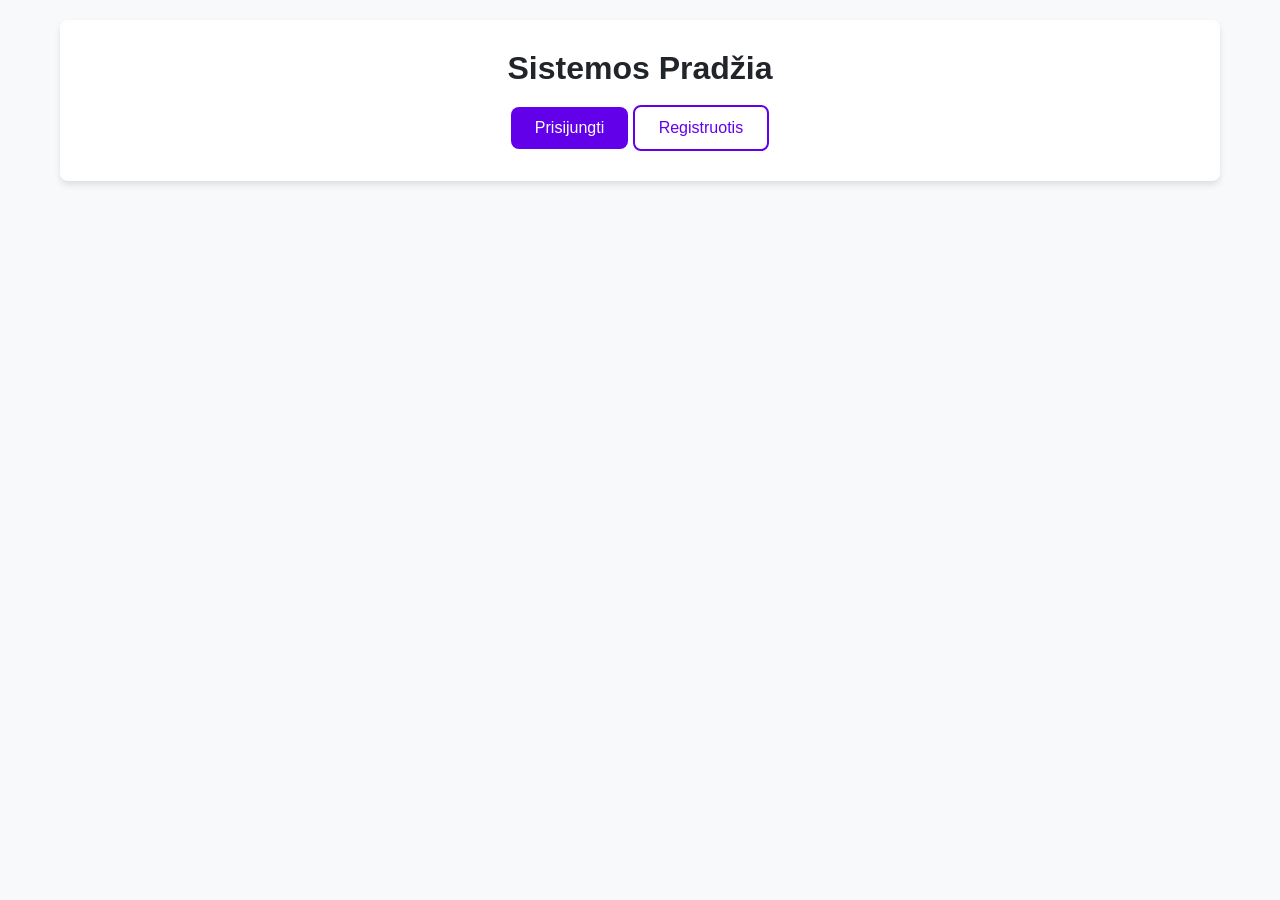
==== index.html @ ddca2b05 "Create index.html" ====
<!DOCTYPE html>
<html lang="lt">
<head>
    <meta charset="UTF-8">
    <meta name="viewport" content="width=device-width, initial-scale=1.0">
    <title>Pradžia</title>
    <link rel="stylesheet" href="assets/css/style.css">
</head>
<body>
    <div id="navbar-placeholder"></div>
    <div id="toast-container"></div>
    <div class="container">
        <div class="card text-center">
            <h1>Sistemos Pradžia</h1>
            <br>
            <a href="login.html" class="btn">Prisijungti</a>
            <a href="register.html" class="btn btn-outline">Registruotis</a>
        </div>
    </div>
    <script type="module" src="assets/js/app.js"></script>
</body>
</html>
---- assets/css/style.css ----
:root {
    --bg-color: #f8f9fa;
    --surface-color: #ffffff;
    --text-primary: #212529;
    --text-secondary: #6c757d;
    --primary-color: #6200ea;
    --primary-hover: #3700b3;
    --error-color: #b00020;
    --success-color: #00c853;
    --border-radius: 8px;
    --shadow: 0 4px 6px rgba(0,0,0,0.1);
    --transition: all 0.3s ease;
}

[data-theme="dark"] {
    --bg-color: #121212;
    --surface-color: #1e1e1e;
    --text-primary: #e0e0e0;
    --text-secondary: #a0a0a0;
    --primary-color: #bb86fc;
    --primary-hover: #9965f4;
    --shadow: 0 4px 6px rgba(0,0,0,0.5);
}

* { 
    margin: 0; 
    padding: 0; 
    box-sizing: border-box; 
    font-family: 'Roboto', sans-serif; 
}

body {
    background-color: var(--bg-color);
    color: var(--text-primary);
    transition: var(--transition);
    min-height: 100vh;
    display: flex;
    flex-direction: column;
}

.container { 
    max-width: 1200px; 
    margin: 0 auto; 
    padding: 20px; 
    width: 100%;
}

.card { 
    background: var(--surface-color); 
    padding: 30px; 
    border-radius: var(--border-radius); 
    box-shadow: var(--shadow); 
}

.text-center { 
    text-align: center; 
}

.input-group { 
    position: relative; 
    margin-bottom: 20px; 
}

.input-group label {
    display: block; 
    margin-bottom: 8px; 
    font-size: 14px; 
    color: var(--text-secondary);
}

.input-group input {
    width: 100%; 
    padding: 12px 16px;
    border: 1px solid var(--text-secondary);
    border-radius: var(--border-radius);
    background: var(--surface-color);
    color: var(--text-primary);
    font-size: 16px; 
    outline: none;
    transition: var(--transition);
}

.input-group input:focus { 
    border-color: var(--primary-color); 
    box-shadow: 0 0 0 2px rgba(98,0,234,0.2); 
}

.input-group input:disabled {
    background-color: var(--bg-color); 
    cursor: not-allowed; 
    opacity: 0.7;
}

.btn {
    display: inline-block;
    padding: 12px 24px; 
    border: none; 
    border-radius: var(--border-radius);
    background-color: var(--primary-color); 
    color: #fff;
    font-size: 16px; 
    font-weight: 500; 
    cursor: pointer;
    transition: var(--transition); 
    text-decoration: none;
    text-align: center;
}

.btn:hover:not(:disabled) { 
    background-color: var(--primary-hover); 
    transform: translateY(-1px); 
    box-shadow: var(--shadow); 
}

.btn:disabled {
    opacity: 0.7;
    cursor: not-allowed;
}

.btn-outline {
    background-color: transparent;
    border: 2px solid var(--primary-color);
    color: var(--primary-color);
}

.btn-outline:hover {
    background-color: var(--primary-color);
    color: #fff;
}

#toast-container { 
    position: fixed; 
    bottom: 20px; 
    right: 20px; 
    z-index: 9999; 
}

.toast {
    background: var(--surface-color); 
    color: var(--text-primary);
    padding: 16px 24px; 
    margin-top: 10px; 
    border-radius: var(--border-radius);
    box-shadow: var(--shadow); 
    opacity: 0; 
    transform: translateX(100%);
    transition: var(--transition); 
    border-left: 4px solid var(--primary-color);
}

.toast.show { 
    opacity: 1; 
    transform: translateX(0); 
}

.toast-error { border-left-color: var(--error-color); }
.toast-success { border-left-color: var(--success-color); }

nav { 
    background: var(--surface-color); 
    padding: 15px 20px; 
    box-shadow: var(--shadow); 
    display: flex; 
    justify-content: space-between; 
    align-items: center; 
}

.nav-brand { 
    font-size: 24px; 
    font-weight: bold; 
    color: var(--primary-color); 
    text-decoration: none; 
}

.nav-links a { 
    margin-right: 15px; 
    color: var(--text-primary); 
    text-decoration: none; 
}

@media (max-width: 768px) {
    .container { padding: 10px; }
    .card { padding: 20px; }
    nav { flex-direction: column; gap: 10px; }
}
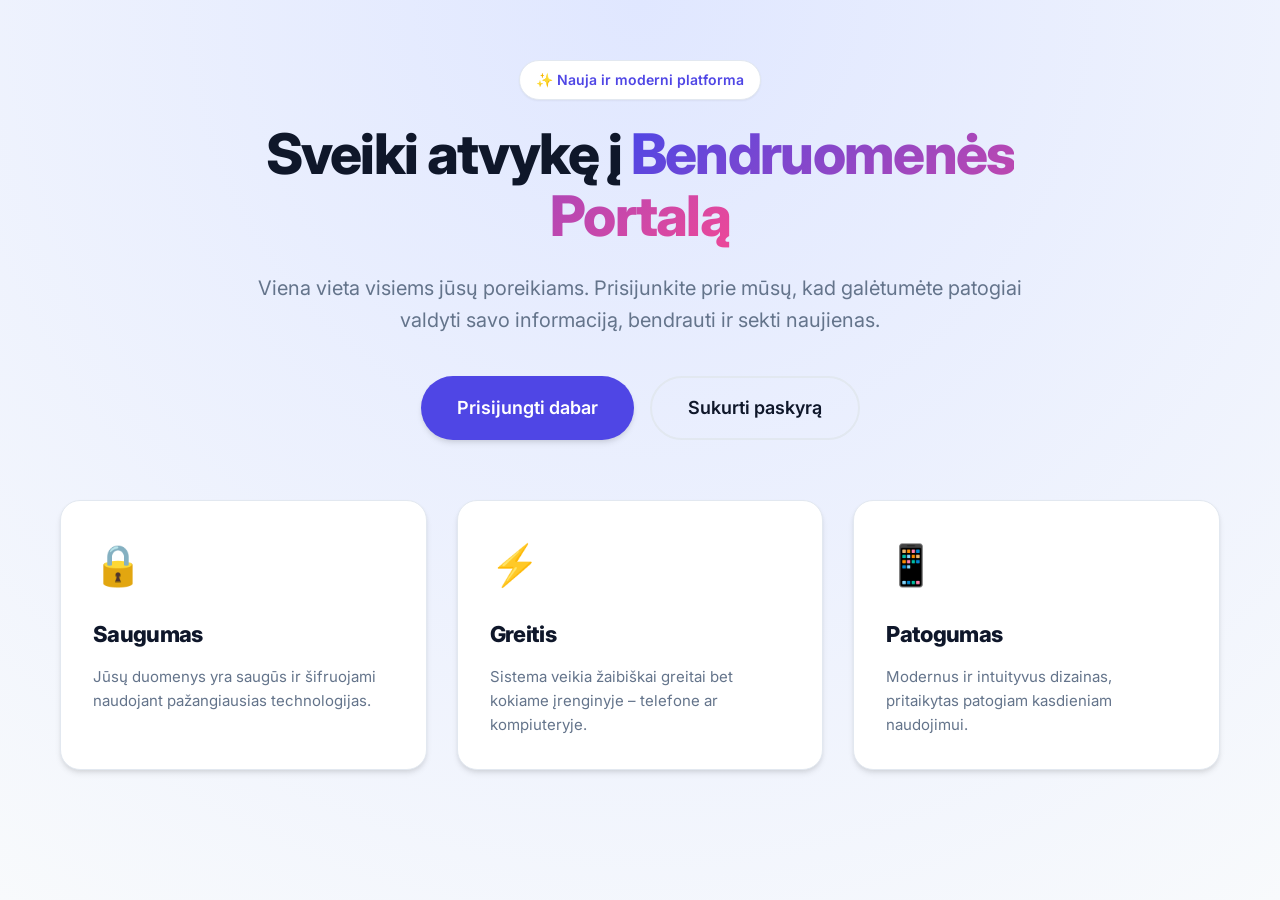
==== commit 5764ccba: "Update index.html" ====
--- a/index.html
+++ b/index.html
@@ -3,20 +3,44 @@
 <head>
     <meta charset="UTF-8">
     <meta name="viewport" content="width=device-width, initial-scale=1.0">
-    <title>Pradžia</title>
+    <title>Bendruomenės Portalas | Pradžia</title>
     <link rel="stylesheet" href="assets/css/style.css">
 </head>
 <body>
     <div id="navbar-placeholder"></div>
     <div id="toast-container"></div>
-    <div class="container">
-        <div class="card text-center">
-            <h1>Sistemos Pradžia</h1>
-            <br>
-            <a href="login.html" class="btn">Prisijungti</a>
-            <a href="register.html" class="btn btn-outline">Registruotis</a>
+    
+    <main class="hero-container">
+        <div class="hero-content">
+            <div class="badge">✨ Nauja ir moderni platforma</div>
+            <h1 class="hero-title">Sveiki atvykę į <span class="text-gradient">Bendruomenės Portalą</span></h1>
+            <p class="hero-subtitle">Viena vieta visiems jūsų poreikiams. Prisijunkite prie mūsų, kad galėtumėte patogiai valdyti savo informaciją, bendrauti ir sekti naujienas.</p>
+            
+            <div class="hero-buttons">
+                <a href="login.html" class="btn btn-large">Prisijungti dabar</a>
+                <a href="register.html" class="btn btn-outline btn-large">Sukurti paskyrą</a>
+            </div>
         </div>
-    </div>
+
+        <div class="features-grid">
+            <div class="feature-card">
+                <div class="feature-icon">🔒</div>
+                <h3>Saugumas</h3>
+                <p>Jūsų duomenys yra saugūs ir šifruojami naudojant pažangiausias technologijas.</p>
+            </div>
+            <div class="feature-card">
+                <div class="feature-icon">⚡</div>
+                <h3>Greitis</h3>
+                <p>Sistema veikia žaibiškai greitai bet kokiame įrenginyje – telefone ar kompiuteryje.</p>
+            </div>
+            <div class="feature-card">
+                <div class="feature-icon">📱</div>
+                <h3>Patogumas</h3>
+                <p>Modernus ir intuityvus dizainas, pritaikytas patogiam kasdieniam naudojimui.</p>
+            </div>
+        </div>
+    </main>
+
     <script type="module" src="assets/js/app.js"></script>
 </body>
 </html>
--- a/assets/css/style.css
+++ b/assets/css/style.css
@@ -1,79 +1,111 @@
+@import url('https://fonts.googleapis.com/css2?family=Inter:wght@300;400;500;600;700;800&display=swap');
+
 :root {
-    --bg-color: #f8f9fa;
+    --bg-color: #f8fafc;
+    --bg-gradient: radial-gradient(circle at top, #e0e7ff 0%, #f8fafc 100%);
     --surface-color: #ffffff;
-    --text-primary: #212529;
-    --text-secondary: #6c757d;
-    --primary-color: #6200ea;
-    --primary-hover: #3700b3;
-    --error-color: #b00020;
-    --success-color: #00c853;
-    --border-radius: 8px;
-    --shadow: 0 4px 6px rgba(0,0,0,0.1);
-    --transition: all 0.3s ease;
+    --surface-color-translucent: rgba(255, 255, 255, 0.85);
+    --text-primary: #0f172a;
+    --text-secondary: #64748b;
+    --primary-color: #4f46e5;
+    --primary-hover: #4338ca;
+    --gradient-text: linear-gradient(135deg, #4f46e5, #ec4899);
+    --error-color: #ef4444;
+    --success-color: #10b981;
+    --border-color: #e2e8f0;
+    --border-radius: 20px;
+    --input-radius: 12px;
+    --shadow-sm: 0 1px 2px 0 rgba(0, 0, 0, 0.05);
+    --shadow-md: 0 4px 6px -1px rgba(0, 0, 0, 0.1), 0 2px 4px -1px rgba(0, 0, 0, 0.06);
+    --shadow-lg: 0 20px 25px -5px rgba(0, 0, 0, 0.1), 0 10px 10px -5px rgba(0, 0, 0, 0.04);
+    --shadow-glow: 0 0 20px rgba(79, 70, 229, 0.3);
+    --transition: all 0.3s cubic-bezier(0.4, 0, 0.2, 1);
 }
 
 [data-theme="dark"] {
-    --bg-color: #121212;
-    --surface-color: #1e1e1e;
-    --text-primary: #e0e0e0;
-    --text-secondary: #a0a0a0;
-    --primary-color: #bb86fc;
-    --primary-hover: #9965f4;
-    --shadow: 0 4px 6px rgba(0,0,0,0.5);
+    --bg-color: #0f172a;
+    --bg-gradient: radial-gradient(circle at top, #1e1b4b 0%, #0f172a 100%);
+    --surface-color: #1e293b;
+    --surface-color-translucent: rgba(30, 41, 59, 0.85);
+    --text-primary: #f8fafc;
+    --text-secondary: #94a3b8;
+    --primary-color: #6366f1;
+    --primary-hover: #818cf8;
+    --gradient-text: linear-gradient(135deg, #818cf8, #f472b6);
+    --border-color: #334155;
+    --shadow-sm: 0 1px 2px 0 rgba(0, 0, 0, 0.3);
+    --shadow-md: 0 4px 6px -1px rgba(0, 0, 0, 0.4), 0 2px 4px -1px rgba(0, 0, 0, 0.2);
+    --shadow-lg: 0 20px 25px -5px rgba(0, 0, 0, 0.5), 0 10px 10px -5px rgba(0, 0, 0, 0.3);
+    --shadow-glow: 0 0 20px rgba(99, 102, 241, 0.2);
 }
 
 * { 
     margin: 0; 
     padding: 0; 
     box-sizing: border-box; 
-    font-family: 'Roboto', sans-serif; 
+    font-family: 'Inter', sans-serif; 
 }
 
 body {
-    background-color: var(--bg-color);
+    background: var(--bg-color);
+    background-image: var(--bg-gradient);
     color: var(--text-primary);
-    transition: var(--transition);
+    transition: background-color 0.3s ease, color 0.3s ease;
     min-height: 100vh;
     display: flex;
     flex-direction: column;
+    line-height: 1.6;
+    -webkit-font-smoothing: antialiased;
+}
+
+h1, h2, h3 {
+    font-weight: 800;
+    letter-spacing: -0.03em;
+    color: var(--text-primary);
+}
+
+.text-gradient {
+    background: var(--gradient-text);
+    -webkit-background-clip: text;
+    -webkit-text-fill-color: transparent;
+    background-clip: text;
+    color: transparent;
 }
 
 .container { 
     max-width: 1200px; 
     margin: 0 auto; 
-    padding: 20px; 
+    padding: 40px 20px; 
     width: 100%;
 }
 
 .card { 
     background: var(--surface-color); 
-    padding: 30px; 
+    padding: 40px; 
     border-radius: var(--border-radius); 
-    box-shadow: var(--shadow); 
-}
-
-.text-center { 
-    text-align: center; 
-}
-
-.input-group { 
-    position: relative; 
-    margin-bottom: 20px; 
-}
+    box-shadow: var(--shadow-lg); 
+    border: 1px solid var(--border-color);
+    transition: var(--transition);
+}
+
+.text-center { text-align: center; }
+
+.input-group { position: relative; margin-bottom: 24px; }
 
 .input-group label {
     display: block; 
     margin-bottom: 8px; 
     font-size: 14px; 
+    font-weight: 600;
     color: var(--text-secondary);
 }
 
 .input-group input {
     width: 100%; 
-    padding: 12px 16px;
-    border: 1px solid var(--text-secondary);
-    border-radius: var(--border-radius);
-    background: var(--surface-color);
+    padding: 16px;
+    border: 2px solid var(--border-color);
+    border-radius: var(--input-radius);
+    background: var(--bg-color);
     color: var(--text-primary);
     font-size: 16px; 
     outline: none;
@@ -82,104 +114,216 @@
 
 .input-group input:focus { 
     border-color: var(--primary-color); 
-    box-shadow: 0 0 0 2px rgba(98,0,234,0.2); 
+    background: var(--surface-color);
+    box-shadow: 0 0 0 4px rgba(99, 102, 241, 0.15); 
 }
 
 .input-group input:disabled {
     background-color: var(--bg-color); 
     cursor: not-allowed; 
-    opacity: 0.7;
+    opacity: 0.6;
 }
 
 .btn {
-    display: inline-block;
-    padding: 12px 24px; 
+    display: inline-flex;
+    align-items: center;
+    justify-content: center;
+    padding: 14px 28px; 
     border: none; 
-    border-radius: var(--border-radius);
+    border-radius: var(--input-radius);
     background-color: var(--primary-color); 
-    color: #fff;
+    color: #ffffff;
     font-size: 16px; 
-    font-weight: 500; 
+    font-weight: 600; 
     cursor: pointer;
     transition: var(--transition); 
     text-decoration: none;
-    text-align: center;
+    box-shadow: var(--shadow-md);
+}
+
+.btn-large {
+    padding: 16px 36px;
+    font-size: 18px;
+    border-radius: 100px;
 }
 
 .btn:hover:not(:disabled) { 
     background-color: var(--primary-hover); 
-    transform: translateY(-1px); 
-    box-shadow: var(--shadow); 
-}
-
-.btn:disabled {
-    opacity: 0.7;
-    cursor: not-allowed;
-}
+    transform: translateY(-3px); 
+    box-shadow: var(--shadow-glow); 
+}
+
+.btn:active:not(:disabled) { transform: translateY(0); }
+
+.btn:disabled { opacity: 0.6; cursor: not-allowed; box-shadow: none; }
 
 .btn-outline {
     background-color: transparent;
-    border: 2px solid var(--primary-color);
+    border: 2px solid var(--border-color);
+    color: var(--text-primary);
+    box-shadow: none;
+}
+
+.btn-outline:hover:not(:disabled) {
+    background-color: var(--surface-color);
+    border-color: var(--primary-color);
     color: var(--primary-color);
-}
-
-.btn-outline:hover {
-    background-color: var(--primary-color);
-    color: #fff;
-}
-
-#toast-container { 
-    position: fixed; 
-    bottom: 20px; 
-    right: 20px; 
-    z-index: 9999; 
-}
-
-.toast {
-    background: var(--surface-color); 
-    color: var(--text-primary);
-    padding: 16px 24px; 
-    margin-top: 10px; 
-    border-radius: var(--border-radius);
-    box-shadow: var(--shadow); 
-    opacity: 0; 
-    transform: translateX(100%);
-    transition: var(--transition); 
-    border-left: 4px solid var(--primary-color);
-}
-
-.toast.show { 
-    opacity: 1; 
-    transform: translateX(0); 
-}
-
-.toast-error { border-left-color: var(--error-color); }
-.toast-success { border-left-color: var(--success-color); }
+    box-shadow: var(--shadow-md);
+}
 
 nav { 
-    background: var(--surface-color); 
-    padding: 15px 20px; 
-    box-shadow: var(--shadow); 
+    background: var(--surface-color-translucent); 
+    backdrop-filter: blur(16px);
+    -webkit-backdrop-filter: blur(16px);
+    padding: 16px 5%; 
+    border-bottom: 1px solid var(--border-color);
     display: flex; 
     justify-content: space-between; 
     align-items: center; 
+    position: sticky;
+    top: 0;
+    z-index: 1000;
 }
 
 .nav-brand { 
     font-size: 24px; 
-    font-weight: bold; 
-    color: var(--primary-color); 
-    text-decoration: none; 
-}
-
-.nav-links a { 
-    margin-right: 15px; 
+    font-weight: 800; 
     color: var(--text-primary); 
     text-decoration: none; 
+    letter-spacing: -0.05em;
+}
+
+.nav-links { display: flex; align-items: center; gap: 24px; }
+
+.nav-links a { 
+    color: var(--text-secondary); 
+    text-decoration: none; 
+    font-weight: 600;
+    font-size: 15px;
+    transition: var(--transition); 
+}
+
+.nav-links a:hover { color: var(--primary-color); }
+
+/* --- HERO SECTION (Landing Page) --- */
+.hero-container {
+    max-width: 1200px;
+    margin: 0 auto;
+    padding: 60px 20px;
+    display: flex;
+    flex-direction: column;
+    align-items: center;
+}
+
+.hero-content {
+    text-align: center;
+    max-width: 800px;
+    margin-bottom: 60px;
+    animation: fadeUp 0.8s ease-out;
+}
+
+.badge {
+    display: inline-block;
+    padding: 8px 16px;
+    background: var(--surface-color);
+    border: 1px solid var(--border-color);
+    border-radius: 100px;
+    font-size: 14px;
+    font-weight: 600;
+    color: var(--primary-color);
+    margin-bottom: 24px;
+    box-shadow: var(--shadow-sm);
+}
+
+.hero-title {
+    font-size: 56px;
+    line-height: 1.1;
+    margin-bottom: 24px;
+}
+
+.hero-subtitle {
+    font-size: 20px;
+    color: var(--text-secondary);
+    margin-bottom: 40px;
+}
+
+.hero-buttons {
+    display: flex;
+    gap: 16px;
+    justify-content: center;
+}
+
+/* --- FEATURES GRID --- */
+.features-grid {
+    display: grid;
+    grid-template-columns: repeat(3, 1fr);
+    gap: 30px;
+    width: 100%;
+    animation: fadeUp 1s ease-out;
+}
+
+.feature-card {
+    background: var(--surface-color);
+    padding: 32px;
+    border-radius: var(--border-radius);
+    border: 1px solid var(--border-color);
+    box-shadow: var(--shadow-md);
+    transition: var(--transition);
+}
+
+.feature-card:hover {
+    transform: translateY(-10px);
+    box-shadow: var(--shadow-lg);
+    border-color: var(--primary-color);
+}
+
+.feature-icon {
+    font-size: 40px;
+    margin-bottom: 20px;
+}
+
+.feature-card h3 {
+    font-size: 22px;
+    margin-bottom: 12px;
+}
+
+.feature-card p {
+    color: var(--text-secondary);
+    font-size: 15px;
+}
+
+#avatar-placeholder {
+    width: 120px; 
+    height: 120px; 
+    border-radius: 50%; 
+    background: var(--gradient-text);
+    color: white; 
+    display: flex; 
+    align-items: center; 
+    justify-content: center; 
+    font-size: 48px; 
+    margin: 0 auto; 
+    font-weight: 800; 
+    box-shadow: var(--shadow-glow);
+    border: 4px solid var(--surface-color);
+}
+
+a { color: var(--primary-color); text-decoration: none; font-weight: 600; transition: var(--transition); }
+a:hover { color: var(--primary-hover); }
+
+@keyframes fadeUp {
+    from { opacity: 0; transform: translateY(30px); }
+    to { opacity: 1; transform: translateY(0); }
 }
 
 @media (max-width: 768px) {
-    .container { padding: 10px; }
-    .card { padding: 20px; }
-    nav { flex-direction: column; gap: 10px; }
-}
+    .hero-title { font-size: 40px; }
+    .hero-subtitle { font-size: 18px; }
+    .hero-buttons { flex-direction: column; width: 100%; }
+    .hero-buttons .btn { width: 100%; }
+    .features-grid { grid-template-columns: 1fr; }
+    .container { padding: 24px 16px; }
+    .card { padding: 24px; }
+    nav { padding: 16px; flex-direction: column; gap: 16px; }
+    .nav-links { width: 100%; justify-content: center; gap: 16px; }
+}
